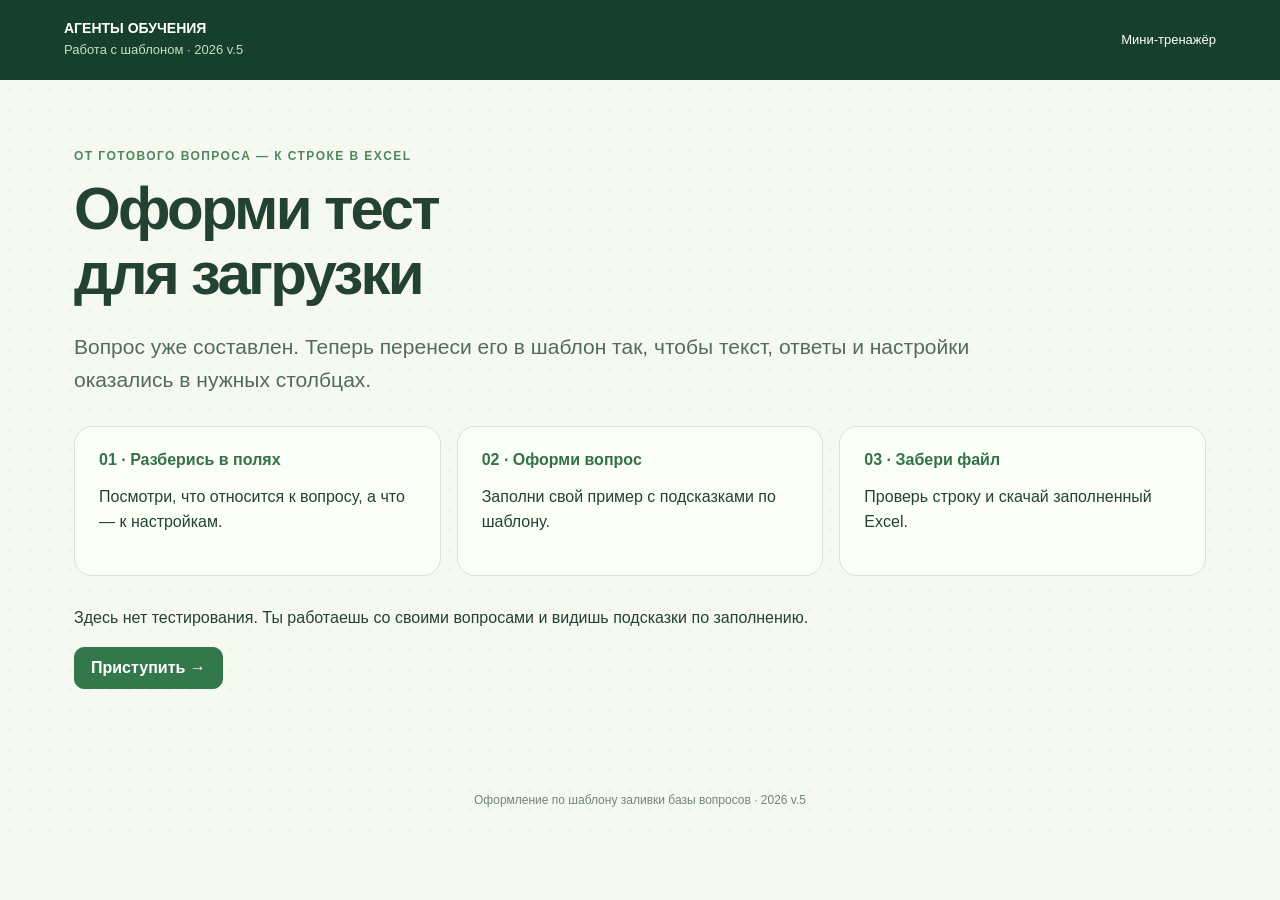
==== oformlenie/index.html @ 2c592558 "Add question template formatting trainer" ====
<!doctype html>
<html lang="ru"><head><meta charset="utf-8"><meta name="viewport" content="width=device-width,initial-scale=1"><title>Оформи тест для загрузки</title><link rel="stylesheet" href="style.css"></head>
<body><header><a href="#" id="home-link">АГЕНТЫ ОБУЧЕНИЯ <small>Работа с шаблоном · 2026 v.5</small></a><span>Мини-тренажёр</span></header>
<main>
<section id="intro"><p class="eyebrow">От готового вопроса — к строке в Excel</p><h1>Оформи тест<br>для загрузки</h1><p class="lead">Вопрос уже составлен. Теперь перенеси его в шаблон так, чтобы текст, ответы и настройки оказались в нужных столбцах.</p><div class="route"><article><b>01 · Разберись в полях</b><p>Посмотри, что относится к вопросу, а что — к настройкам.</p></article><article><b>02 · Оформи вопрос</b><p>Заполни свой пример с подсказками по шаблону.</p></article><article><b>03 · Забери файл</b><p>Проверь строку и скачай заполненный Excel.</p></article></div><p>Здесь нет тестирования. Ты работаешь со своими вопросами и видишь подсказки по заполнению.</p><button class="primary" id="start">Приступить →</button></section>
<section id="guide" hidden><p class="eyebrow">1 · Как устроен шаблон</p><h1>Один вопрос — одна строка</h1><p class="lead">Первая строка файла содержит пояснения, вторая — названия столбцов. Вопросы начинаются с третьей строки. Не меняй порядок столбцов.</p><div class="guide-grid"><article><span>A–G</span><h2>Где хранится вопрос</h2><p>Аудитория, вид тестирования, компетенции, раздел, код и заголовок. Эти поля помогают найти вопрос в базе.</p><p>Блок и компетенцию бери из согласованного перечня. Код присваивает команда автоматизации — не придумывай новый.</p></article><article><span>H–M</span><h2>Что увидит ученик</h2><p>Текст вопроса, тип, балл, ответы и их порядок. В K варианты разделяются знаком <code>#</code>, в L указываются номера верных ответов, начиная с 1.</p><div class="example"><b>Пример для нескольких ответов</b><p>K: <code>Ответ 1#Ответ 2#Ответ 3#Ответ 4#Ответ 5</code><br>L: <code>1#2</code></p></div></article><article><span>N–U</span><h2>Как работает вопрос</h2><p>Время, попытки, показ верного ответа, инструкция, обратная связь, комментарий и статус. Настройки зависят от задачи на разработку.</p><p>Пустое O означает одну попытку. Пустое P — правильный ответ не показывается. Для деактивации в U указывается <code>нет</code>.</p></article></div><details><summary>Что важно не перепутать</summary><ul><li>В B «Образовательный результат» справочник предлагает вид тестирования: закрепляющее или проверочное. Это не поле для текста цели обучения.</li><li>Заголовок G нужен для поиска в админке; сам вопрос для ученика находится в H.</li><li>Для удобства базы шаблон рекомендует располагать верные ответы первыми и включать случайный порядок. Если порядок важен, сохрани нужную последовательность.</li><li>Лимит времени N действует для вопроса во всех тестах и имеет приоритет над общим временем теста.</li><li>В M есть расхождение: в описании указан <code>Random</code>, в примере — «случайно». Уточни код у команды автоматизации перед загрузкой.</li></ul></details><p class="note">В справочнике также есть текстовый и цифровой ввод, ранжирование и соответствие. Правила записи их ответов в этом шаблоне не приведены. В тренажёре оформляем единичный и множественный выбор.</p><button class="primary" id="to-workspace">Перейти к оформлению →</button></section>
<section id="workspace" hidden><div class="workspace-head"><div><p class="eyebrow">2 · Оформление своего теста</p><h1>Собери строку вопроса</h1></div><button id="guide-back">Открыть подсказки</button></div><p>Вводи варианты отдельными строками. Тренажёр сам соберёт разделители <code>#</code> и номера верных ответов.</p><div class="workspace-grid"><div><form id="question-form" novalidate><fieldset><legend>Содержание вопроса</legend><label>H · Вопрос<textarea id="question" rows="3" placeholder="Вставь готовый вопрос"></textarea></label><label>I · Тип вопроса<select id="type"><option>Единственный выбор</option><option>Множественный выбор</option></select></label><div class="answer-head"><b>K–L · Варианты и верные ответы</b><span id="answer-hint"></span></div><div id="answers"></div><button type="button" id="add-answer">＋ Добавить вариант</button><p class="note">Отметь верный ответ слева. Смысл и правильность ответов нужно проверить самостоятельно: тренажёр проверяет оформление.</p></fieldset><fieldset><legend>Данные для базы</legend><div class="form-grid"><label>A · Самая низшая ЦА<select id="audience"><option value="">Выбери из справочника</option><option>Повар</option><option>Кассир</option><option>ТН</option><option>ТН 2.0</option><option>МС</option><option>МС ЧиО</option><option>МС Продукт</option><option>ЗД</option><option>ДР</option><option>ТУ</option><option>ОД</option></select><small>Минимальный уровень аудитории, которая должна знать ответ.</small></label><label>B · Образовательный результат<select id="purpose"><option value="">Выбери из справочника</option><option>Закрепляющее тестирование</option><option>Проверочное тестирование</option></select></label><label>C · Блок компетенций<input id="block"><small>Из согласованного перечня.</small></label><label>D · Компетенция<input id="competency"><small>Из согласованного перечня.</small></label><label>E · Раздел<input id="section"><small>Опционально; преимущественно для ресертификации.</small></label><label>F · Код<input id="code" placeholder="Оставь пустым, если код ещё не присвоен"><small>Используй только код от команды автоматизации.</small></label></div><label>G · Заголовок<input id="title" placeholder="Обычно совпадает с вопросом"></label><button type="button" id="copy-title">Скопировать вопрос в заголовок</button></fieldset><fieldset><legend>Настройки и обратная связь</legend><div class="form-grid"><label>J · Вес вопроса<input id="weight" type="number" value="1" min="1" step="1"><small>При экспертной проверке оценка выставляется в пределах веса.</small></label><label>M · Порядок ответов<select id="order"><option value="">Последовательно — пустое поле</option><option value="Random">Случайно — Random</option><option value="случайно">Случайно — «случайно» из примера</option></select><small>Для случайного порядка уточни, какой код принимает загрузка.</small></label><label>N · Длительность, секунд<input id="duration" type="number" min="1" step="1" placeholder="Без ограничения"><small>Оставь пустым, если ограничение не задано.</small></label><label>O · Число попыток<input id="attempts" type="number" min="1" step="1" placeholder="Пусто = 1 попытка"></label><label>P · Показывать верный ответ<select id="show"><option value="">Не показывать — пустое поле</option><option value="да">Показывать — да</option></select></label><label>U · Статус<select id="status"><option>Активен</option><option value="нет">Неактивен — нет</option></select></label></div><label>Q · Инструкция к вопросу<input id="instruction" placeholder="Можно оставить пустым"></label><label>R · Сообщение при верном ответе<textarea id="good" rows="2"></textarea></label><label>S · Сообщение при ошибочном ответе<textarea id="bad" rows="2"></textarea></label><label>T · Комментарий к вопросу<textarea id="comment" rows="2"></textarea><small>Уточнение, пример или кейс; при необходимости.</small></label></fieldset><div class="actions"><button class="primary" type="submit" id="save-question">Добавить в мой тест</button><button type="button" id="sample">Заполнить учебным примером</button></div></form><div id="validation" role="status" aria-live="polite"></div></div><aside><div class="preview"><p class="eyebrow">Так получится в шаблоне</p><div id="row-preview"></div><div id="preview-notes"></div><button id="correct-first" type="button">Поставить верные ответы первыми</button><p class="note">Кнопка изменит порядок вариантов и пересчитает их номера. Если порядок важен, оставь свою последовательность.</p></div></aside></div><section class="test-bank"><div class="workspace-head"><h2>Мой тест · <span id="bank-count">0</span></h2><button id="new-question">Новый вопрос</button></div><div id="bank-list"><p>Добавленные вопросы появятся здесь.</p></div><div class="actions"><button class="primary" id="export" disabled>Скачать заполненный Excel</button><a href="template.xlsx" download="Шаблон заливки базы вопросов для теста_2026_v.5.xlsx">Скачать пустой шаблон</a></div><p id="export-status" role="status" aria-live="polite"></p><p class="note">Выгрузка сохраняет столбцы, пояснения и справочник исходного шаблона. Перед реальной загрузкой проверь согласованные компетенции, код и формат случайного порядка с командой автоматизации.</p></section></section>
</main><footer>Оформление по шаблону заливки базы вопросов · 2026 v.5</footer><script src="app.js"></script></body></html>
---- oformlenie/style.css ----
:root{font-family:Segoe UI,Arial,sans-serif;color:#244231;background:#f5f9f2}*{box-sizing:border-box}body{margin:0;background-image:radial-gradient(#3c784019 .7px,transparent .9px);background-size:20px 20px}header{background:#173f2d;color:white;padding:20px 5%;display:flex;justify-content:space-between;align-items:center;gap:18px}header a{color:white;text-decoration:none;font-weight:800;font-size:14px}header small{display:block;color:#c2dfc2;font-weight:400;margin-top:5px}header>span{font-size:13px}main{max-width:1180px;margin:auto;padding:55px 24px 80px}section[hidden]{display:none}h1{font-size:clamp(34px,5vw,60px);letter-spacing:-.045em;line-height:1.08;margin:12px 0 24px}h2{font-size:23px;line-height:1.25}p{line-height:1.55}.lead{font-size:21px;max-width:900px;color:#526c58}.eyebrow{font-size:12px;letter-spacing:.12em;text-transform:uppercase;font-weight:800;color:#4e875c}.route,.guide-grid{display:grid;grid-template-columns:repeat(3,1fr);gap:16px;margin:30px 0}.route article,.guide-grid article{padding:24px;border:1px solid #d5e6cf;border-radius:18px;background:#fafff8}.route b{color:#34704a}.guide-grid article>span{font-size:12px;letter-spacing:.1em;color:#608967;font-weight:800}.guide-grid p{font-size:16px}.example{background:#e7f3e2;border-radius:12px;padding:16px}button,.actions a{font:inherit;border:1px solid #bfd5bb;padding:11px 16px;border-radius:10px;background:#f9fdf7;color:#2f6844;cursor:pointer;font-weight:650;text-decoration:none;display:inline-block}button:hover,.actions a:hover{background:#e5f2de}button.primary{background:#33784b;color:white;border-color:#33784b}button.primary:hover{background:#265d39}button:disabled{opacity:.5;cursor:default}button:focus-visible,summary:focus-visible,a:focus-visible{outline:3px solid #85b58c;outline-offset:3px}.note,small{font-size:13px;color:#66806b;line-height:1.45}details{background:#edf5e8;border:1px solid #cddfc6;border-radius:14px;padding:18px;margin:20px 0}summary{cursor:pointer;font-weight:750;color:#326342}li{margin:10px 0;line-height:1.5}code{font-size:.95em;overflow-wrap:anywhere;background:#e6eee1;border-radius:4px;padding:2px 4px}.workspace-head{display:flex;align-items:center;justify-content:space-between;gap:18px}.workspace-head h1{font-size:40px}.workspace-grid{display:grid;grid-template-columns:minmax(0,1.65fr) minmax(280px,1fr);gap:26px;align-items:start}fieldset{margin:20px 0 24px;border:1px solid #d3e4cc;background:#fff;border-radius:16px;padding:22px}legend{font-size:19px;font-weight:750;padding:0 8px}label{display:flex;flex-direction:column;gap:7px;margin-bottom:16px;font-size:14px;font-weight:650}label small{font-weight:400}input,textarea,select{font:inherit;color:#244231;background:#fbfef9;border:1px solid #bfcfba;border-radius:8px;padding:10px;width:100%;line-height:1.4}textarea{resize:vertical}input:focus,textarea:focus,select:focus{outline:2px solid #87b58b;outline-offset:1px}.form-grid{display:grid;grid-template-columns:1fr 1fr;gap:0 15px}.answer-head{display:flex;flex-direction:column;gap:6px;margin:16px 0 10px;font-size:14px}.answer-head span{font-size:13px;font-weight:400;color:#61806a}.answer-row{display:grid;grid-template-columns:26px 1fr 34px;gap:8px;align-items:start;margin:10px 0}.answer-row input[type=checkbox],.answer-row input[type=radio]{width:20px;height:20px;margin-top:11px;accent-color:#3e8551}.answer-row button{padding:8px;font-size:15px}.answer-row textarea{min-height:62px;font-size:14px}.preview{position:sticky;top:18px;background:#edf6e8;border:1px solid #cfdfc8;border-radius:16px;padding:20px;margin-top:20px}aside{position:sticky;top:18px}.preview-field{padding:10px 0;border-bottom:1px solid #d8e5d1}.preview-field b{display:block;font-size:12px;color:#54795d;margin-bottom:6px}.preview-field p{margin:0;white-space:pre-wrap;font-size:14px;overflow-wrap:anywhere}.preview .note{font-size:12px}.actions{display:flex;align-items:center;flex-wrap:wrap;gap:12px;margin:18px 0}.validation{border:1px solid #d5b371;background:#fff5df;border-radius:12px;padding:16px;margin:20px 0}.validation.success{border-color:#9fc599;background:#eaf5e3}.validation ul{margin:8px 0 0;padding-left:20px}.test-bank{margin-top:40px;padding-top:24px;border-top:2px solid #d5e6cd}.bank-card{display:flex;align-items:flex-start;justify-content:space-between;gap:16px;border:1px solid #d4e4cd;background:#fff;border-radius:12px;padding:17px;margin:12px 0}.bank-card p{margin:4px 0}.bank-card .actions{margin:0;flex:none}footer{padding:24px;text-align:center;font-size:12px;color:#718775}#preview-notes{font-size:13px;line-height:1.5}#correct-first{margin-top:15px;width:100%}@media(max-width:850px){.route,.guide-grid{grid-template-columns:1fr}.workspace-grid{grid-template-columns:1fr}aside{position:static}.preview{position:static}.workspace-head{align-items:flex-start;flex-direction:column}.bank-card{flex-direction:column}}@media(max-width:500px){main{padding:32px 16px 60px}.form-grid{grid-template-columns:1fr}fieldset{padding:16px}.actions button{width:100%}header>span{display:none}}
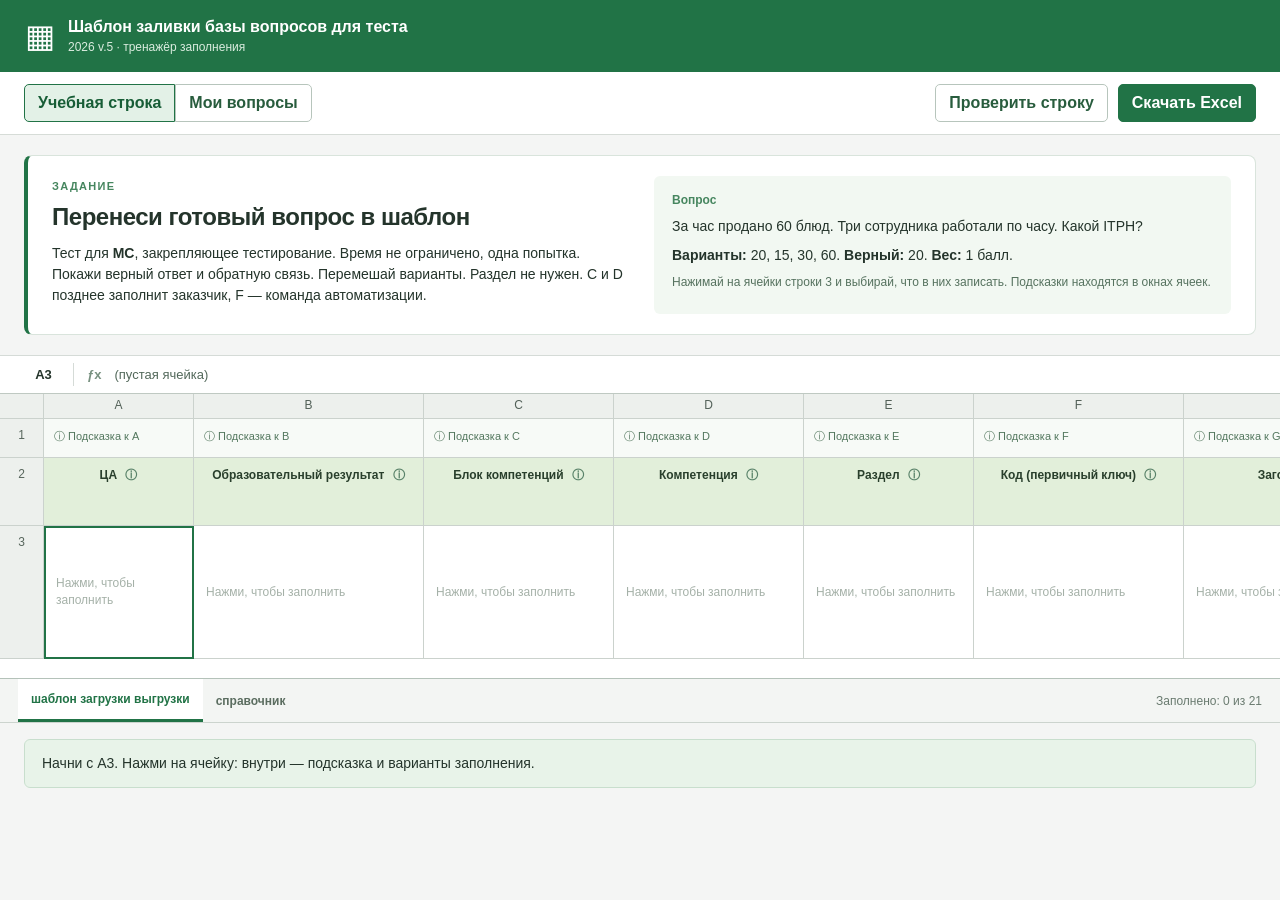
==== commit d441f200: "Rebuild formatting trainer as Excel-like worksheet" ====
--- a/oformlenie/index.html
+++ b/oformlenie/index.html
@@ -1,8 +1,11 @@
-<!doctype html>
-<html lang="ru"><head><meta charset="utf-8"><meta name="viewport" content="width=device-width,initial-scale=1"><title>Оформи тест для загрузки</title><link rel="stylesheet" href="style.css"></head>
-<body><header><a href="#" id="home-link">АГЕНТЫ ОБУЧЕНИЯ <small>Работа с шаблоном · 2026 v.5</small></a><span>Мини-тренажёр</span></header>
-<main>
-<section id="intro"><p class="eyebrow">От готового вопроса — к строке в Excel</p><h1>Оформи тест<br>для загрузки</h1><p class="lead">Вопрос уже составлен. Теперь перенеси его в шаблон так, чтобы текст, ответы и настройки оказались в нужных столбцах.</p><div class="route"><article><b>01 · Разберись в полях</b><p>Посмотри, что относится к вопросу, а что — к настройкам.</p></article><article><b>02 · Оформи вопрос</b><p>Заполни свой пример с подсказками по шаблону.</p></article><article><b>03 · Забери файл</b><p>Проверь строку и скачай заполненный Excel.</p></article></div><p>Здесь нет тестирования. Ты работаешь со своими вопросами и видишь подсказки по заполнению.</p><button class="primary" id="start">Приступить →</button></section>
-<section id="guide" hidden><p class="eyebrow">1 · Как устроен шаблон</p><h1>Один вопрос — одна строка</h1><p class="lead">Первая строка файла содержит пояснения, вторая — названия столбцов. Вопросы начинаются с третьей строки. Не меняй порядок столбцов.</p><div class="guide-grid"><article><span>A–G</span><h2>Где хранится вопрос</h2><p>Аудитория, вид тестирования, компетенции, раздел, код и заголовок. Эти поля помогают найти вопрос в базе.</p><p>Блок и компетенцию бери из согласованного перечня. Код присваивает команда автоматизации — не придумывай новый.</p></article><article><span>H–M</span><h2>Что увидит ученик</h2><p>Текст вопроса, тип, балл, ответы и их порядок. В K варианты разделяются знаком <code>#</code>, в L указываются номера верных ответов, начиная с 1.</p><div class="example"><b>Пример для нескольких ответов</b><p>K: <code>Ответ 1#Ответ 2#Ответ 3#Ответ 4#Ответ 5</code><br>L: <code>1#2</code></p></div></article><article><span>N–U</span><h2>Как работает вопрос</h2><p>Время, попытки, показ верного ответа, инструкция, обратная связь, комментарий и статус. Настройки зависят от задачи на разработку.</p><p>Пустое O означает одну попытку. Пустое P — правильный ответ не показывается. Для деактивации в U указывается <code>нет</code>.</p></article></div><details><summary>Что важно не перепутать</summary><ul><li>В B «Образовательный результат» справочник предлагает вид тестирования: закрепляющее или проверочное. Это не поле для текста цели обучения.</li><li>Заголовок G нужен для поиска в админке; сам вопрос для ученика находится в H.</li><li>Для удобства базы шаблон рекомендует располагать верные ответы первыми и включать случайный порядок. Если порядок важен, сохрани нужную последовательность.</li><li>Лимит времени N действует для вопроса во всех тестах и имеет приоритет над общим временем теста.</li><li>В M есть расхождение: в описании указан <code>Random</code>, в примере — «случайно». Уточни код у команды автоматизации перед загрузкой.</li></ul></details><p class="note">В справочнике также есть текстовый и цифровой ввод, ранжирование и соответствие. Правила записи их ответов в этом шаблоне не приведены. В тренажёре оформляем единичный и множественный выбор.</p><button class="primary" id="to-workspace">Перейти к оформлению →</button></section>
-<section id="workspace" hidden><div class="workspace-head"><div><p class="eyebrow">2 · Оформление своего теста</p><h1>Собери строку вопроса</h1></div><button id="guide-back">Открыть подсказки</button></div><p>Вводи варианты отдельными строками. Тренажёр сам соберёт разделители <code>#</code> и номера верных ответов.</p><div class="workspace-grid"><div><form id="question-form" novalidate><fieldset><legend>Содержание вопроса</legend><label>H · Вопрос<textarea id="question" rows="3" placeholder="Вставь готовый вопрос"></textarea></label><label>I · Тип вопроса<select id="type"><option>Единственный выбор</option><option>Множественный выбор</option></select></label><div class="answer-head"><b>K–L · Варианты и верные ответы</b><span id="answer-hint"></span></div><div id="answers"></div><button type="button" id="add-answer">＋ Добавить вариант</button><p class="note">Отметь верный ответ слева. Смысл и правильность ответов нужно проверить самостоятельно: тренажёр проверяет оформление.</p></fieldset><fieldset><legend>Данные для базы</legend><div class="form-grid"><label>A · Самая низшая ЦА<select id="audience"><option value="">Выбери из справочника</option><option>Повар</option><option>Кассир</option><option>ТН</option><option>ТН 2.0</option><option>МС</option><option>МС ЧиО</option><option>МС Продукт</option><option>ЗД</option><option>ДР</option><option>ТУ</option><option>ОД</option></select><small>Минимальный уровень аудитории, которая должна знать ответ.</small></label><label>B · Образовательный результат<select id="purpose"><option value="">Выбери из справочника</option><option>Закрепляющее тестирование</option><option>Проверочное тестирование</option></select></label><label>C · Блок компетенций<input id="block"><small>Из согласованного перечня.</small></label><label>D · Компетенция<input id="competency"><small>Из согласованного перечня.</small></label><label>E · Раздел<input id="section"><small>Опционально; преимущественно для ресертификации.</small></label><label>F · Код<input id="code" placeholder="Оставь пустым, если код ещё не присвоен"><small>Используй только код от команды автоматизации.</small></label></div><label>G · Заголовок<input id="title" placeholder="Обычно совпадает с вопросом"></label><button type="button" id="copy-title">Скопировать вопрос в заголовок</button></fieldset><fieldset><legend>Настройки и обратная связь</legend><div class="form-grid"><label>J · Вес вопроса<input id="weight" type="number" value="1" min="1" step="1"><small>При экспертной проверке оценка выставляется в пределах веса.</small></label><label>M · Порядок ответов<select id="order"><option value="">Последовательно — пустое поле</option><option value="Random">Случайно — Random</option><option value="случайно">Случайно — «случайно» из примера</option></select><small>Для случайного порядка уточни, какой код принимает загрузка.</small></label><label>N · Длительность, секунд<input id="duration" type="number" min="1" step="1" placeholder="Без ограничения"><small>Оставь пустым, если ограничение не задано.</small></label><label>O · Число попыток<input id="attempts" type="number" min="1" step="1" placeholder="Пусто = 1 попытка"></label><label>P · Показывать верный ответ<select id="show"><option value="">Не показывать — пустое поле</option><option value="да">Показывать — да</option></select></label><label>U · Статус<select id="status"><option>Активен</option><option value="нет">Неактивен — нет</option></select></label></div><label>Q · Инструкция к вопросу<input id="instruction" placeholder="Можно оставить пустым"></label><label>R · Сообщение при верном ответе<textarea id="good" rows="2"></textarea></label><label>S · Сообщение при ошибочном ответе<textarea id="bad" rows="2"></textarea></label><label>T · Комментарий к вопросу<textarea id="comment" rows="2"></textarea><small>Уточнение, пример или кейс; при необходимости.</small></label></fieldset><div class="actions"><button class="primary" type="submit" id="save-question">Добавить в мой тест</button><button type="button" id="sample">Заполнить учебным примером</button></div></form><div id="validation" role="status" aria-live="polite"></div></div><aside><div class="preview"><p class="eyebrow">Так получится в шаблоне</p><div id="row-preview"></div><div id="preview-notes"></div><button id="correct-first" type="button">Поставить верные ответы первыми</button><p class="note">Кнопка изменит порядок вариантов и пересчитает их номера. Если порядок важен, оставь свою последовательность.</p></div></aside></div><section class="test-bank"><div class="workspace-head"><h2>Мой тест · <span id="bank-count">0</span></h2><button id="new-question">Новый вопрос</button></div><div id="bank-list"><p>Добавленные вопросы появятся здесь.</p></div><div class="actions"><button class="primary" id="export" disabled>Скачать заполненный Excel</button><a href="template.xlsx" download="Шаблон заливки базы вопросов для теста_2026_v.5.xlsx">Скачать пустой шаблон</a></div><p id="export-status" role="status" aria-live="polite"></p><p class="note">Выгрузка сохраняет столбцы, пояснения и справочник исходного шаблона. Перед реальной загрузкой проверь согласованные компетенции, код и формат случайного порядка с командой автоматизации.</p></section></section>
-</main><footer>Оформление по шаблону заливки базы вопросов · 2026 v.5</footer><script src="app.js"></script></body></html>
+<!doctype html><html lang="ru"><head><meta charset="utf-8"><meta name="viewport" content="width=device-width,initial-scale=1"><title>Заполни шаблон теста</title><link rel="stylesheet" href="style.css"></head><body>
+<header><div class="book-icon" aria-hidden="true">▦</div><div><b>Шаблон заливки базы вопросов для теста</b><small>2026 v.5 · тренажёр заполнения</small></div></header>
+<div class="toolbar"><div class="mode-switch" aria-label="Режим работы"><button id="training" class="active">Учебная строка</button><button id="own">Мои вопросы</button></div><button id="check">Проверить строку</button><button id="add-row" hidden>＋ Добавить вопрос</button><button class="primary" id="export">Скачать Excel</button></div>
+<section id="task" class="task"><div><span class="task-label">ЗАДАНИЕ</span><h1>Перенеси готовый вопрос в шаблон</h1><p>Тест для <b>МС</b>, закрепляющее тестирование. Время не ограничено, одна попытка. Покажи верный ответ и обратную связь. Перемешай варианты. Раздел не нужен. C и D позднее заполнит заказчик, F — команда автоматизации.</p></div><div class="question-source"><b>Вопрос</b><p>За час продано 60 блюд. Три сотрудника работали по часу. Какой ITPH?</p><p><b>Варианты:</b> 20, 15, 30, 60. <b>Верный:</b> 20. <b>Вес:</b> 1 балл.</p><small>Нажимай на ячейки строки 3 и выбирай, что в них записать. Подсказки находятся в окнах ячеек.</small></div></section>
+<section id="own-info" class="own-info" hidden><b>Заполняй свои вопросы прямо в ячейках.</b> В окне ячейки можно выбрать значение или ввести своё. Одна строка — один вопрос. Черновик сохраняется в этом браузере.</section>
+<div class="formula"><span id="cell-address">A3</span><b aria-hidden="true">ƒx</b><span id="formula-value">Выбери ячейку для заполнения</span></div>
+<div class="sheet-wrap" id="sheet-wrap"><table id="sheet" aria-label="Шаблон загрузки вопросов"></table></div>
+<div class="sheet-bottom"><div class="tabs"><button id="main-tab" class="active">шаблон загрузки выгрузки</button><button id="reference-tab">справочник</button></div><span id="progress">Заполнено: 0 из 21</span></div>
+<div id="message" class="message" role="status" aria-live="polite">Начни с A3. Нажми на ячейку: внутри — подсказка и варианты заполнения.</div>
+<dialog id="editor" aria-labelledby="editor-title"><form id="cell-form"><div class="editor-heading"><span id="editor-address"></span><button type="button" id="close-editor" aria-label="Закрыть">×</button></div><h2 id="editor-title"></h2><p id="editor-help"></p><div id="editor-options"></div><div id="manual-wrap"><label for="manual-value">Содержимое ячейки</label><textarea id="manual-value" rows="4"></textarea></div><p id="cell-feedback" role="status" aria-live="polite"></p><div class="editor-actions"><button class="primary" type="submit" id="save-cell">Записать в ячейку</button><button type="button" id="next-cell">Следующая ячейка →</button></div></form></dialog>
+<script src="xlsx.js"></script><script src="app.js"></script></body></html>
--- a/oformlenie/style.css
+++ b/oformlenie/style.css
@@ -1 +1 @@
-:root{font-family:Segoe UI,Arial,sans-serif;color:#244231;background:#f5f9f2}*{box-sizing:border-box}body{margin:0;background-image:radial-gradient(#3c784019 .7px,transparent .9px);background-size:20px 20px}header{background:#173f2d;color:white;padding:20px 5%;display:flex;justify-content:space-between;align-items:center;gap:18px}header a{color:white;text-decoration:none;font-weight:800;font-size:14px}header small{display:block;color:#c2dfc2;font-weight:400;margin-top:5px}header>span{font-size:13px}main{max-width:1180px;margin:auto;padding:55px 24px 80px}section[hidden]{display:none}h1{font-size:clamp(34px,5vw,60px);letter-spacing:-.045em;line-height:1.08;margin:12px 0 24px}h2{font-size:23px;line-height:1.25}p{line-height:1.55}.lead{font-size:21px;max-width:900px;color:#526c58}.eyebrow{font-size:12px;letter-spacing:.12em;text-transform:uppercase;font-weight:800;color:#4e875c}.route,.guide-grid{display:grid;grid-template-columns:repeat(3,1fr);gap:16px;margin:30px 0}.route article,.guide-grid article{padding:24px;border:1px solid #d5e6cf;border-radius:18px;background:#fafff8}.route b{color:#34704a}.guide-grid article>span{font-size:12px;letter-spacing:.1em;color:#608967;font-weight:800}.guide-grid p{font-size:16px}.example{background:#e7f3e2;border-radius:12px;padding:16px}button,.actions a{font:inherit;border:1px solid #bfd5bb;padding:11px 16px;border-radius:10px;background:#f9fdf7;color:#2f6844;cursor:pointer;font-weight:650;text-decoration:none;display:inline-block}button:hover,.actions a:hover{background:#e5f2de}button.primary{background:#33784b;color:white;border-color:#33784b}button.primary:hover{background:#265d39}button:disabled{opacity:.5;cursor:default}button:focus-visible,summary:focus-visible,a:focus-visible{outline:3px solid #85b58c;outline-offset:3px}.note,small{font-size:13px;color:#66806b;line-height:1.45}details{background:#edf5e8;border:1px solid #cddfc6;border-radius:14px;padding:18px;margin:20px 0}summary{cursor:pointer;font-weight:750;color:#326342}li{margin:10px 0;line-height:1.5}code{font-size:.95em;overflow-wrap:anywhere;background:#e6eee1;border-radius:4px;padding:2px 4px}.workspace-head{display:flex;align-items:center;justify-content:space-between;gap:18px}.workspace-head h1{font-size:40px}.workspace-grid{display:grid;grid-template-columns:minmax(0,1.65fr) minmax(280px,1fr);gap:26px;align-items:start}fieldset{margin:20px 0 24px;border:1px solid #d3e4cc;background:#fff;border-radius:16px;padding:22px}legend{font-size:19px;font-weight:750;padding:0 8px}label{display:flex;flex-direction:column;gap:7px;margin-bottom:16px;font-size:14px;font-weight:650}label small{font-weight:400}input,textarea,select{font:inherit;color:#244231;background:#fbfef9;border:1px solid #bfcfba;border-radius:8px;padding:10px;width:100%;line-height:1.4}textarea{resize:vertical}input:focus,textarea:focus,select:focus{outline:2px solid #87b58b;outline-offset:1px}.form-grid{display:grid;grid-template-columns:1fr 1fr;gap:0 15px}.answer-head{display:flex;flex-direction:column;gap:6px;margin:16px 0 10px;font-size:14px}.answer-head span{font-size:13px;font-weight:400;color:#61806a}.answer-row{display:grid;grid-template-columns:26px 1fr 34px;gap:8px;align-items:start;margin:10px 0}.answer-row input[type=checkbox],.answer-row input[type=radio]{width:20px;height:20px;margin-top:11px;accent-color:#3e8551}.answer-row button{padding:8px;font-size:15px}.answer-row textarea{min-height:62px;font-size:14px}.preview{position:sticky;top:18px;background:#edf6e8;border:1px solid #cfdfc8;border-radius:16px;padding:20px;margin-top:20px}aside{position:sticky;top:18px}.preview-field{padding:10px 0;border-bottom:1px solid #d8e5d1}.preview-field b{display:block;font-size:12px;color:#54795d;margin-bottom:6px}.preview-field p{margin:0;white-space:pre-wrap;font-size:14px;overflow-wrap:anywhere}.preview .note{font-size:12px}.actions{display:flex;align-items:center;flex-wrap:wrap;gap:12px;margin:18px 0}.validation{border:1px solid #d5b371;background:#fff5df;border-radius:12px;padding:16px;margin:20px 0}.validation.success{border-color:#9fc599;background:#eaf5e3}.validation ul{margin:8px 0 0;padding-left:20px}.test-bank{margin-top:40px;padding-top:24px;border-top:2px solid #d5e6cd}.bank-card{display:flex;align-items:flex-start;justify-content:space-between;gap:16px;border:1px solid #d4e4cd;background:#fff;border-radius:12px;padding:17px;margin:12px 0}.bank-card p{margin:4px 0}.bank-card .actions{margin:0;flex:none}footer{padding:24px;text-align:center;font-size:12px;color:#718775}#preview-notes{font-size:13px;line-height:1.5}#correct-first{margin-top:15px;width:100%}@media(max-width:850px){.route,.guide-grid{grid-template-columns:1fr}.workspace-grid{grid-template-columns:1fr}aside{position:static}.preview{position:static}.workspace-head{align-items:flex-start;flex-direction:column}.bank-card{flex-direction:column}}@media(max-width:500px){main{padding:32px 16px 60px}.form-grid{grid-template-columns:1fr}fieldset{padding:16px}.actions button{width:100%}header>span{display:none}}
+:root{font-family:Segoe UI,Arial,sans-serif;color:#24342b;background:#f4f5f4}*{box-sizing:border-box}body{margin:0}header{display:flex;align-items:center;gap:13px;background:#217346;color:white;padding:17px 25px}header b{font-size:16px}header small{display:block;margin-top:4px;color:#daecdf;font-size:12px}.book-icon{font-size:32px}.toolbar{display:flex;align-items:center;flex-wrap:wrap;gap:10px;padding:12px 24px;border-bottom:1px solid #d6dcd7;background:#fff}button{font:inherit;border:1px solid #b7c5bc;border-radius:5px;background:white;color:#285c3d;padding:9px 13px;font-weight:600;cursor:pointer}button:hover{background:#edf6ef}button.primary{background:#217346;color:white;border-color:#217346}button.primary:hover{background:#175a35}button:disabled{opacity:.6;cursor:default}button[hidden],[hidden]{display:none!important}button:focus-visible,summary:focus-visible{outline:3px solid #81b995;outline-offset:2px}.mode-switch{display:flex;margin-right:auto}.mode-switch button{border-radius:0}.mode-switch button:first-child{border-radius:5px 0 0 5px}.mode-switch button:last-child{border-radius:0 5px 5px 0}.mode-switch button.active{background:#e3f1e7;border-color:#217346;color:#175d36}.task{display:grid;grid-template-columns:1fr 1fr;gap:25px;margin:20px 24px;padding:20px 24px;background:#fff;border:1px solid #d9e4dc;border-left:4px solid #217346;border-radius:8px}.task-label{font-size:11px;font-weight:800;letter-spacing:.12em;color:#46865f}h1{font-size:24px;margin:9px 0 12px;letter-spacing:-.02em}.task p{font-size:14px;line-height:1.5;margin:8px 0}.question-source{background:#f2f8f2;padding:14px 18px;border-radius:6px}.question-source>b{font-size:12px;color:#46865f}.question-source small{font-size:12px;line-height:1.4;color:#56725f;display:block}.own-info{margin:18px 24px;padding:16px;background:#fff;border:1px solid #dae4dc;font-size:14px;line-height:1.5}.formula{display:flex;align-items:center;gap:13px;padding:7px 14px;background:#fff;border-top:1px solid #d5dbd7;border-bottom:1px solid #bfc9c2;font-size:13px}.formula>span:first-child{width:60px;flex:none;text-align:center;border-right:1px solid #d5dbd7;font-weight:650;padding:4px 10px}.formula b{color:#789180}.formula>span:last-child{white-space:nowrap;overflow:hidden;text-overflow:ellipsis;color:#52685a}.sheet-wrap{overflow:auto;background:#fff;max-height:56vh;min-height:285px;border-bottom:1px solid #b4c2b9}table{border-collapse:separate;border-spacing:0;table-layout:fixed;width:max-content;min-width:100%}th,td{border-right:1px solid #cbd2cd;border-bottom:1px solid #cbd2cd;padding:0;vertical-align:top}thead th{position:sticky;top:0;z-index:4;background:#edf0ed;text-align:center;font-size:12px;font-weight:400;color:#526058;height:25px;padding:4px}.row-number{position:sticky;left:0;z-index:3;background:#edf0ed;min-width:44px;width:44px;text-align:center;font-size:12px;color:#58665d;font-weight:400;padding:9px 6px}thead .row-number{z-index:6}.note-cell{background:#f7faf7;height:39px;font-size:11px;color:#66836d}.note-cell button{width:100%;border:0;border-radius:0;background:transparent;padding:10px;font-size:11px;font-weight:400;color:#53775e;text-align:left}.heading-cell{background:#e2efda;font-size:12px;font-weight:700;line-height:1.3;padding:10px 12px;height:68px;color:#293f2c}.heading-cell span{color:#598269;margin-left:5px}.data-cell{height:132px;position:relative;background:white}.data-cell button{display:block;width:100%;height:100%;min-height:132px;text-align:left;border:0;border-radius:0;background:transparent;color:#26372a;font-size:13px;line-height:1.4;padding:12px;white-space:pre-wrap;overflow-wrap:anywhere;font-weight:400}.data-cell button.empty{color:#a5b1a8;font-size:12px}.data-cell.complete{background:#f1faf0}.data-cell.selected{outline:2px solid #217346;outline-offset:-2px;z-index:2}.data-cell.complete:after{content:'✓';position:absolute;right:4px;bottom:3px;font-size:11px;color:#639b6c;pointer-events:none}.data-cell button:hover{background:#edf6ef}.sheet-bottom{display:flex;justify-content:space-between;align-items:center;background:#f3f5f3;border-bottom:1px solid #ccd4ce;padding:0 18px;gap:20px}.tabs{display:flex}.tabs button{border:0;border-radius:0;background:transparent;padding:13px;font-size:12px;color:#5b6d60}.tabs button.active{color:#217346;font-weight:750;border-bottom:3px solid #217346;background:#fff}#progress{font-size:12px;color:#6a7b70;flex:none}.message{margin:16px 24px;padding:13px 17px;background:#e8f3e9;border:1px solid #c8decd;border-radius:6px;font-size:14px;line-height:1.5}.message.warning{background:#fff4dd;border-color:#e5cd98}dialog{border:1px solid #b7cdbd;border-radius:12px;padding:22px;width:min(560px,calc(100vw - 28px));max-height:85vh;overflow:auto;box-shadow:0 18px 65px #16392530;color:#24392d}dialog::backdrop{background:#13351e4d}.editor-heading{display:flex;justify-content:space-between;align-items:center}.editor-heading span{font-size:12px;color:#377d50;font-weight:800;padding:5px 9px;background:#e7f3e7;border-radius:5px}.editor-heading button{border:0;font-size:23px;padding:0 5px}dialog h2{font-size:20px;margin:14px 0 10px}#editor-help{font-size:14px;line-height:1.5;background:#f0f7ed;border-left:3px solid #6ba47d;padding:12px 14px;color:#456650}#editor-options{display:grid;gap:9px;margin:16px 0}.pick-option{display:flex;gap:10px;align-items:flex-start;border:1px solid #d2dfd5;border-radius:7px;padding:12px;font-size:14px;line-height:1.4;cursor:pointer;overflow-wrap:anywhere}.pick-option:has(input:checked){background:#e8f4e7;border-color:#6ca578}.pick-option input{accent-color:#217346;margin-top:3px}.pick-option span{white-space:pre-wrap;flex:1;min-width:0}textarea{width:100%;font:inherit;font-size:14px;padding:12px;border:1px solid #b6cbbb;border-radius:6px;line-height:1.45;resize:vertical}textarea:focus{outline:2px solid #83b28f}#manual-wrap label{display:block;font-size:13px;font-weight:650;margin-bottom:7px}.editor-actions{display:flex;gap:9px;flex-wrap:wrap;margin-top:17px}#cell-feedback{font-size:13px;line-height:1.5;color:#8a5a22}#cell-feedback.ok{color:#26743d}.reference-cell{padding:10px 14px;font-size:13px;background:#fff}.reference-head{background:#e2efda;font-weight:700}@media(max-width:760px){header{padding:15px}header b{font-size:14px}.toolbar{padding:10px 14px;gap:7px}.toolbar button{font-size:12px}.mode-switch{margin-right:0;width:100%}.mode-switch button{flex:1}.task{grid-template-columns:1fr;margin:14px;padding:17px;gap:8px}h1{font-size:22px}.task p{font-size:13px}.sheet-wrap{max-height:48vh}.message{margin:14px;font-size:13px}.sheet-bottom{padding:0 8px;gap:8px;flex-wrap:wrap}.tabs button{font-size:11px;padding:12px 8px}#progress{padding:5px 0}.own-info{margin:14px}.data-cell,.data-cell button{min-height:110px;height:110px}}
